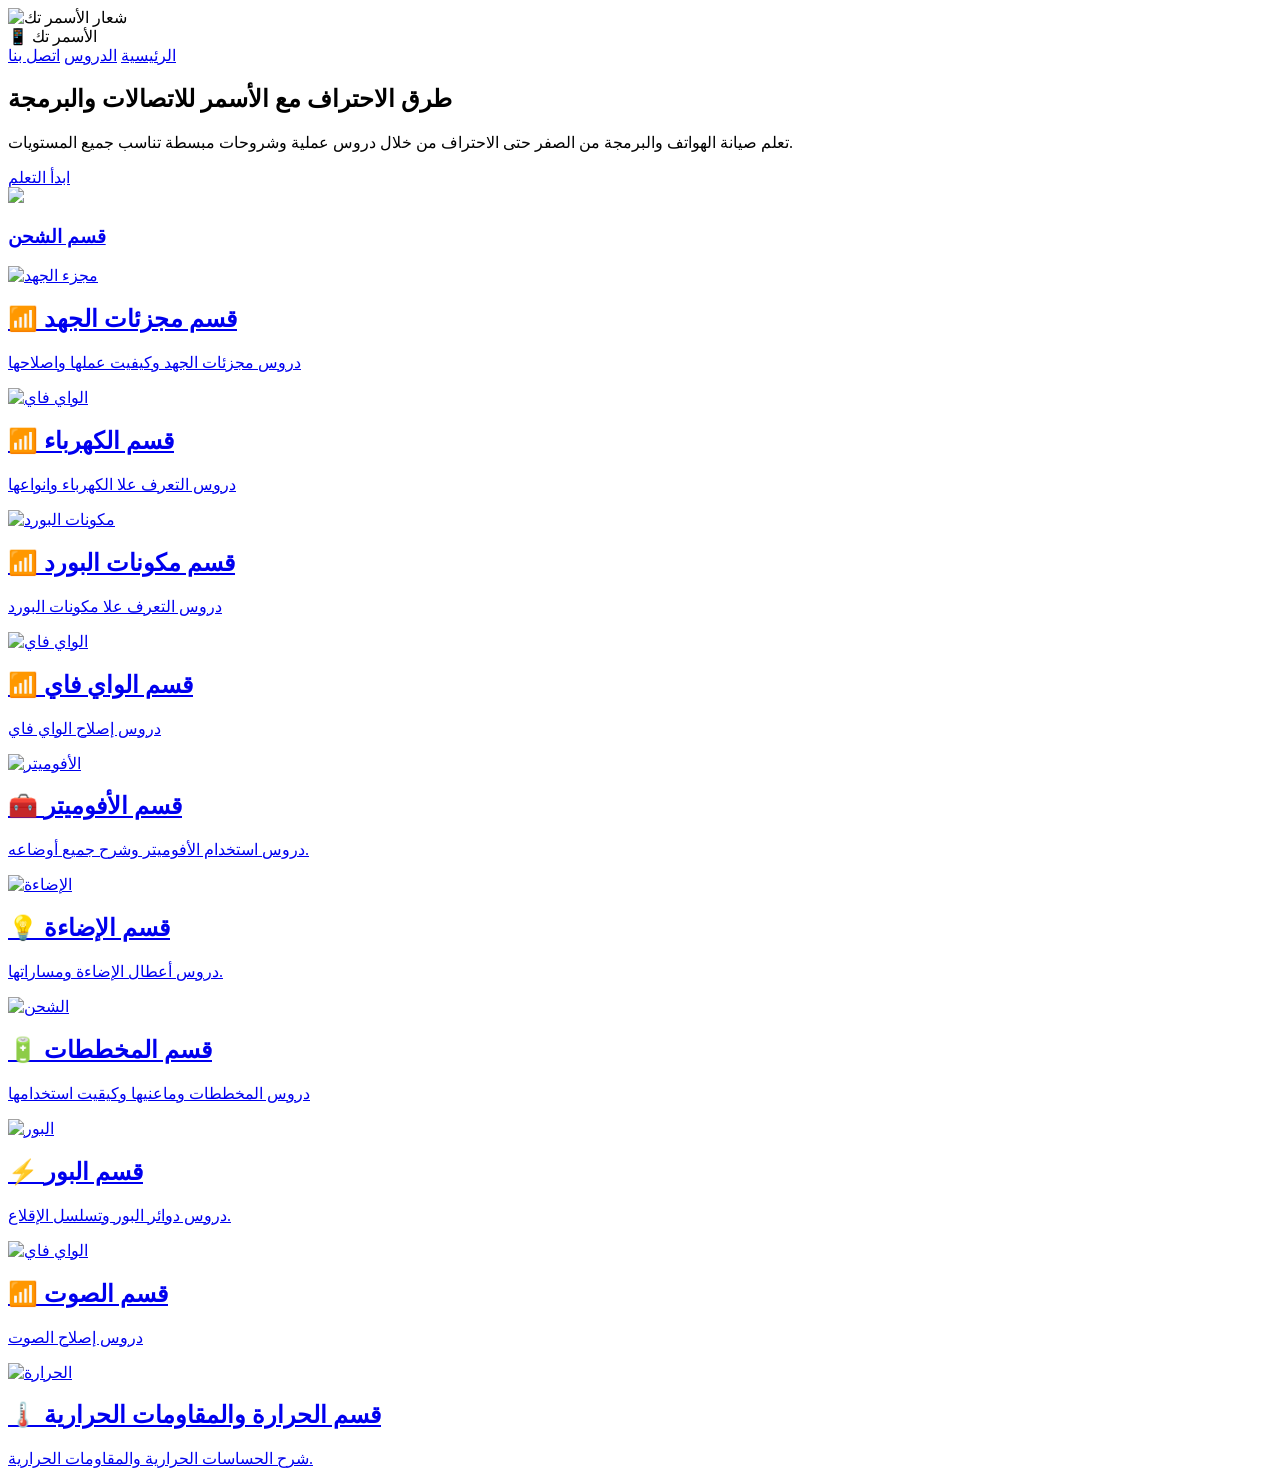
==== index.html @ fe4cadcf "Add files via upload" ====
<!DOCTYPE html>
<html lang="ar">

<head>
  <link rel="manifest" href="manifest.json">
  <link rel="icon" href="icons/logo.png">
    <meta charset="UTF-8">
    <meta name="viewport" content="width=device-width, initial-scale=1.0">
    <title>الأسمر تك</title>
    <link rel="stylesheet" href="style.css">
    <meta name="theme-color" content="#111111">
</head>

<body>

<header class="header">
  <img src="icons/logo.png" alt="شعار الأسمر تك">
    <div class="logo">
        📱 الأسمر تك
    </div>

    <nav>
        <a href="index.html">الرئيسية</a>
        <a href="#">الدروس</a>
        <a href="#">اتصل بنا</a>
    </nav>

</header>

<section class="hero">

    <h1>طرق الاحتراف مع الأسمر للاتصالات والبرمجة</h1>

    <p>
        تعلم صيانة الهواتف والبرمجة من الصفر حتى الاحتراف من خلال دروس عملية
        وشروحات مبسطة تناسب جميع المستويات.
    </p>

    <a href="charging.html" class="hero-btn">
        ابدأ التعلم
    </a>

</section>

<div class="cards">

<a href="charging.html">
<div class="card">
<img src="images/charging.jpg">
<h3>قسم الشحن</h3>
</div>
</a>
    
    <a href="voltage-divider.html" class="card">
        <img src="images/voltage-divider.jpg" alt="مجزء الجهد">
        <h2>📶 قسم مجزئات الجهد</h2>
        <p>دروس مجزئات الجهد وكيفيت عملها واصلاحها</p>
        
            <a href="electricity.html" class="card">
        <img src="images/electricity.jpg" alt="الواي فاي">
        <h2>📶 قسم الكهرباء</h2>
        <p>دروس التعرف علا الكهرباء وانواعها </p>
    </a>
    
    </a>
        <a href="power-components.html" class="card">
        <img src="images/power-components.jpg" alt="مكونات البورد">
        <h2>📶 قسم مكونات البورد</h2>
        <p>دروس التعرف علا مكونات البورد</p>
        
    </a>
    <a href="wifi.html" class="card">
        <img src="images/wifi.jpg" alt="الواي فاي">
        <h2>📶 قسم الواي فاي</h2>
        <p>دروس إصلاح الواي فاي</p>
    </a>

    <a href="Avometr.html" class="card">
        <img src="images/Avometr.jpg" alt="الأفوميتر">
        <h2>🧰 قسم الأفوميتر</h2>
        <p>دروس استخدام الأفوميتر وشرح جميع أوضاعه.</p>
    </a>

    <a href="lighting.html" class="card">
        <img src="images/lighting.jpg" alt="الإضاءة">
        <h2>💡 قسم الإضاءة</h2>
        <p>دروس أعطال الإضاءة ومساراتها.</p>
    </a>
<a href="atschemics.html" class="card">
        <img src="images/atschemics.jpg" alt="الشحن">
        <h2>🔋 قسم المخططات</h2>
        <p>دروس المخططات وماعنيها وكيقيت استخدامها</p>
    </a>

    <a href="bawer.mm.html" class="card">
        <img src="images/bawer.mm.jpg" alt="البور">
        <h2>⚡ قسم البور</h2>
        <p>دروس دوائر البور وتسلسل الإقلاع.</p>
    </a>   <a href="audio-circuit.html" class="card">
        <img src="images/audio-circuit.jpg" alt="الواي فاي">
        <h2>📶 قسم الصوت</h2>
        <p>دروس إصلاح الصوت</p>
    </a>

    <a href="Thermal.html" class="card">
        <img src="images/Thermal.jpg" alt="الحرارة">
        <h2>🌡️ قسم الحرارة والمقاومات الحرارية</h2>
        <p>شرح الحساسات الحرارية والمقاومات الحرارية.</p>
    </a>
<script>
if ("serviceWorker" in navigator) {
  navigator.serviceWorker.register("sw.js");
}
</script>
    </body>
</html>
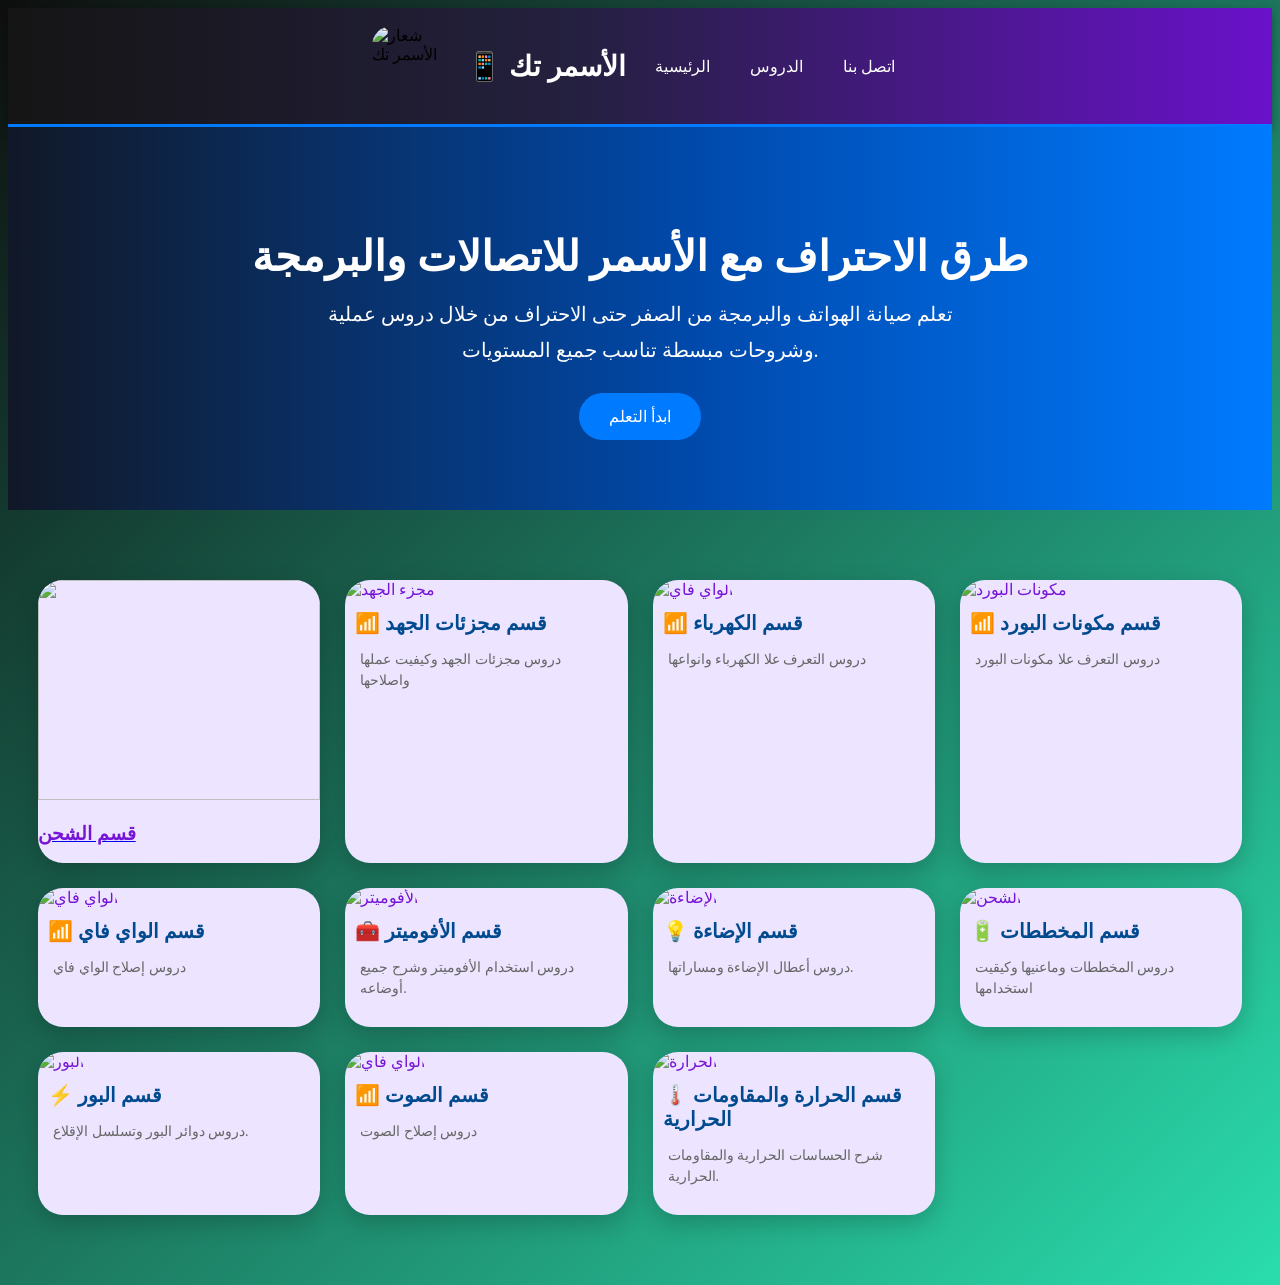
==== commit 2be59157: "Replace image formats from .jpg to .png" ====
--- a/index.html
+++ b/index.html
@@ -46,25 +46,25 @@
 
 <a href="charging.html">
 <div class="card">
-<img src="images/charging.jpg">
+<img src="images/charging.png">
 <h3>قسم الشحن</h3>
 </div>
 </a>
     
     <a href="voltage-divider.html" class="card">
-        <img src="images/voltage-divider.jpg" alt="مجزء الجهد">
+        <img src="images/voltage-divider.png" alt="مجزء الجهد">
         <h2>📶 قسم مجزئات الجهد</h2>
         <p>دروس مجزئات الجهد وكيفيت عملها واصلاحها</p>
         
             <a href="electricity.html" class="card">
-        <img src="images/electricity.jpg" alt="الواي فاي">
+        <img src="images/electricity.png" alt="الواي فاي">
         <h2>📶 قسم الكهرباء</h2>
         <p>دروس التعرف علا الكهرباء وانواعها </p>
     </a>
     
     </a>
         <a href="power-components.html" class="card">
-        <img src="images/power-components.jpg" alt="مكونات البورد">
+        <img src="images/power-components.png" alt="مكونات البورد">
         <h2>📶 قسم مكونات البورد</h2>
         <p>دروس التعرف علا مكونات البورد</p>
         
@@ -76,24 +76,24 @@
     </a>
 
     <a href="Avometr.html" class="card">
-        <img src="images/Avometr.jpg" alt="الأفوميتر">
+        <img src="images/Avometr.png" alt="الأفوميتر">
         <h2>🧰 قسم الأفوميتر</h2>
         <p>دروس استخدام الأفوميتر وشرح جميع أوضاعه.</p>
     </a>
 
     <a href="lighting.html" class="card">
-        <img src="images/lighting.jpg" alt="الإضاءة">
+        <img src="images/lighting.png" alt="الإضاءة">
         <h2>💡 قسم الإضاءة</h2>
         <p>دروس أعطال الإضاءة ومساراتها.</p>
     </a>
 <a href="atschemics.html" class="card">
-        <img src="images/atschemics.jpg" alt="الشحن">
+        <img src="images/atschemics.png" alt="الشحن">
         <h2>🔋 قسم المخططات</h2>
         <p>دروس المخططات وماعنيها وكيقيت استخدامها</p>
     </a>
 
     <a href="bawer.mm.html" class="card">
-        <img src="images/bawer.mm.jpg" alt="البور">
+        <img src="images/bawer.mm.png" alt="البور">
         <h2>⚡ قسم البور</h2>
         <p>دروس دوائر البور وتسلسل الإقلاع.</p>
     </a>   <a href="audio-circuit.html" class="card">
@@ -103,7 +103,7 @@
     </a>
 
     <a href="Thermal.html" class="card">
-        <img src="images/Thermal.jpg" alt="الحرارة">
+        <img src="images/Thermal.png" alt="الحرارة">
         <h2>🌡️ قسم الحرارة والمقاومات الحرارية</h2>
         <p>شرح الحساسات الحرارية والمقاومات الحرارية.</p>
     </a>
@@ -113,4 +113,4 @@
 }
 </script>
     </body>
-</html>+</html>
--- a/style.css
+++ b/style.css
@@ -0,0 +1,203 @@
+إعدادات عامة
+========================= */
+
+body {
+    direction: rtl;
+    font-family: Arial, sans-serif;
+    margin: 0;
+    background: #f5f7fb;
+    color: #222;
+}
+
+/* =========================
+   الهيدر
+========================= */
+
+header {
+    background: linear-gradient(90deg, #151515 0%, #24203f 45%, #6a11cb 100%);
+    padding: 18px 35px;
+    display: flex;
+    justify-content: space-between;
+    align-items: center;
+    flex-wrap: wrap;
+    border-bottom: 3px solid #007bff;
+    box-shadow: 0 4px 10px rgba(0,0,0,.35);
+}
+
+.logo {
+    font-size: 28px;
+    font-weight: bold;
+    color: #ffffff;
+}
+
+nav {
+    display: flex;
+    gap: 12px;
+}
+
+nav a {
+    color: white;
+    text-decoration: none;
+    padding: 10px 14px;
+    border-radius: 8px;
+    transition: .3s;
+}
+
+nav a:hover {
+    background: rgba(255,255,255,.15);
+}
+/* =========================
+   الواجهة الرئيسية
+========================= */
+.hero {
+    background: linear-gradient(90deg, #111827 0%, #004aad 55%, #007bff 100%);
+    color: white;
+    text-align: center;
+    padding: 70px 20px;
+    margin: 0;
+}
+
+.hero h1 {
+    font-size: 42px;
+    margin-bottom: 15px;
+}
+
+.hero p {
+    font-size: 20px;
+    max-width: 700px;
+    margin: auto;
+    line-height: 1.8;
+}
+
+.hero-btn {
+    display: inline-block;
+    margin-top: 25px;
+    background: #007bff;
+    color: white;
+    text-decoration: none;
+    padding: 14px 30px;
+    border-radius: 30px;
+    transition: .3s;
+}
+
+.hero-btn:hover {
+    background: #0056d2;
+}
+/* =========================
+   شبكة الأقسام
+========================= */
+.cards {
+    display: grid;
+    grid-template-columns: repeat(4,1fr);
+    gap: 25px;
+    max-width: 1400px;
+    margin: 40px auto;
+    padding: 30px;
+    background: transparent;
+    border-radius: 20px;
+}
+/* =========================
+   البطاقات
+========================= */
+.card {
+    background: #ede4ff;
+    color: #7614d8;
+    text-decoration: none;
+    border-radius: 25px;
+    overflow: hidden;
+    display: block;
+    box-shadow: 0 8px 25px rgba(0,0,0,.20);
+    transition: .35s;
+}
+
+.card:hover {
+    transform: translateY(-10px);
+    box-shadow: 0 18px 35px rgba(0,0,0,.30);
+}
+
+.card:active {
+    transform: scale(.97);
+}
+/* =========================
+   صور البطاقات
+========================= */
+
+.card img {
+    width: 100%;
+    height: 220px;
+    object-fit: cover;
+    transition: .4s;
+    border-radius: 25px 25px 0 0;
+}
+
+.card:hover img {
+    transform: scale(1.05);
+}
+/* =========================
+   النصوص
+========================= */
+.card h2 {
+    color: #004a8f;
+    font-size: 20px;
+    margin: 12px 10px 6px;
+}
+
+.card p {
+    color: #666;
+    font-size: 14px;
+    line-height: 1.5;
+    padding: 0 15px 14px;
+}
+/* =========================
+   الصورة الرئيسية
+========================= */
+
+body > img {
+    display: block;
+    width: 320px;
+    max-width: 90%;
+    margin: 35px auto;
+}
+
+/* =========================
+   الجوال
+========================= */
+
+@media (max-width:1000px){
+
+.cards{
+    grid-template-columns: repeat(2,1fr);
+}
+
+}
+
+@media (max-width:600px){
+
+.cards{
+    grid-template-columns:1fr;
+}
+
+.hero h1{
+    font-size:30px;
+}
+
+.hero p{
+    font-size:17px;
+}
+
+}body {
+    background: linear-gradient(135deg, #0e0f0e, #2addad) !important;
+}.card {
+    background: #ede4ff !important;
+    display: block;
+}header img {
+    width: 80px;
+    height: 80px;
+    object-fit: contain;
+    border-radius: 20px;
+}header {
+    display: flex;
+    align-items: center;
+    justify-content: center;
+    gap: 15px;
+}
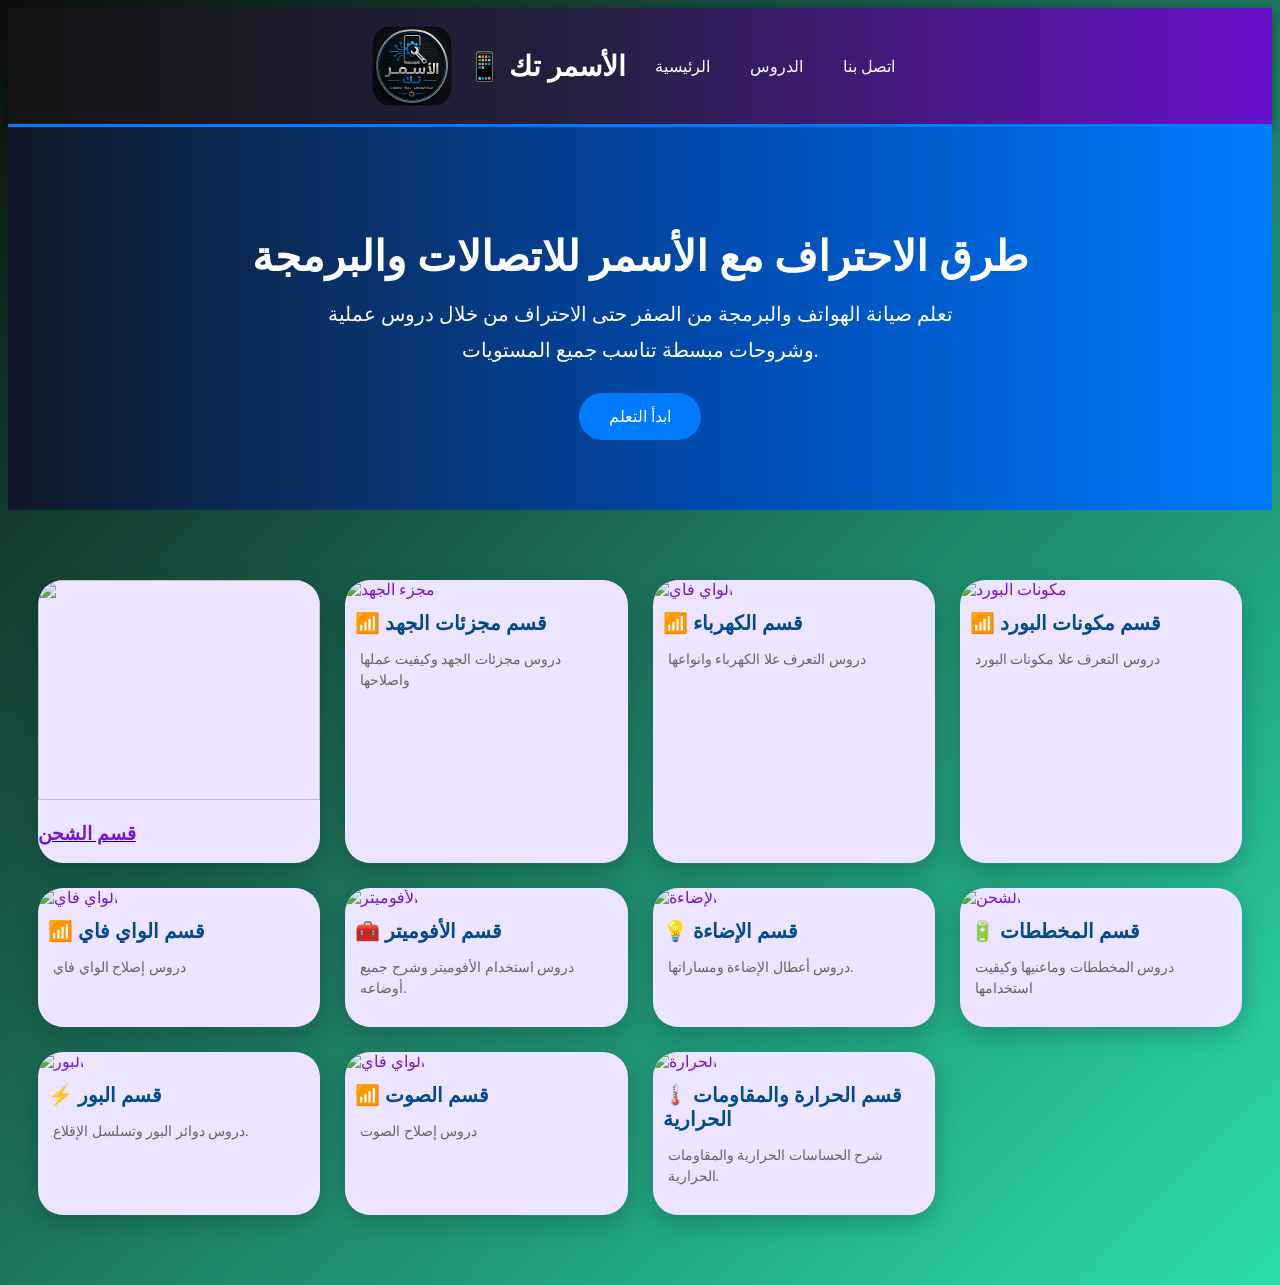
==== commit e4338e41: "Update logo image source in index.html" ====
--- a/index.html
+++ b/index.html
@@ -14,7 +14,7 @@
 <body>
 
 <header class="header">
-  <img src="icons/logo.png" alt="شعار الأسمر تك">
+  <img src="logo.png" alt="شعار الأسمر تك">
     <div class="logo">
         📱 الأسمر تك
     </div>
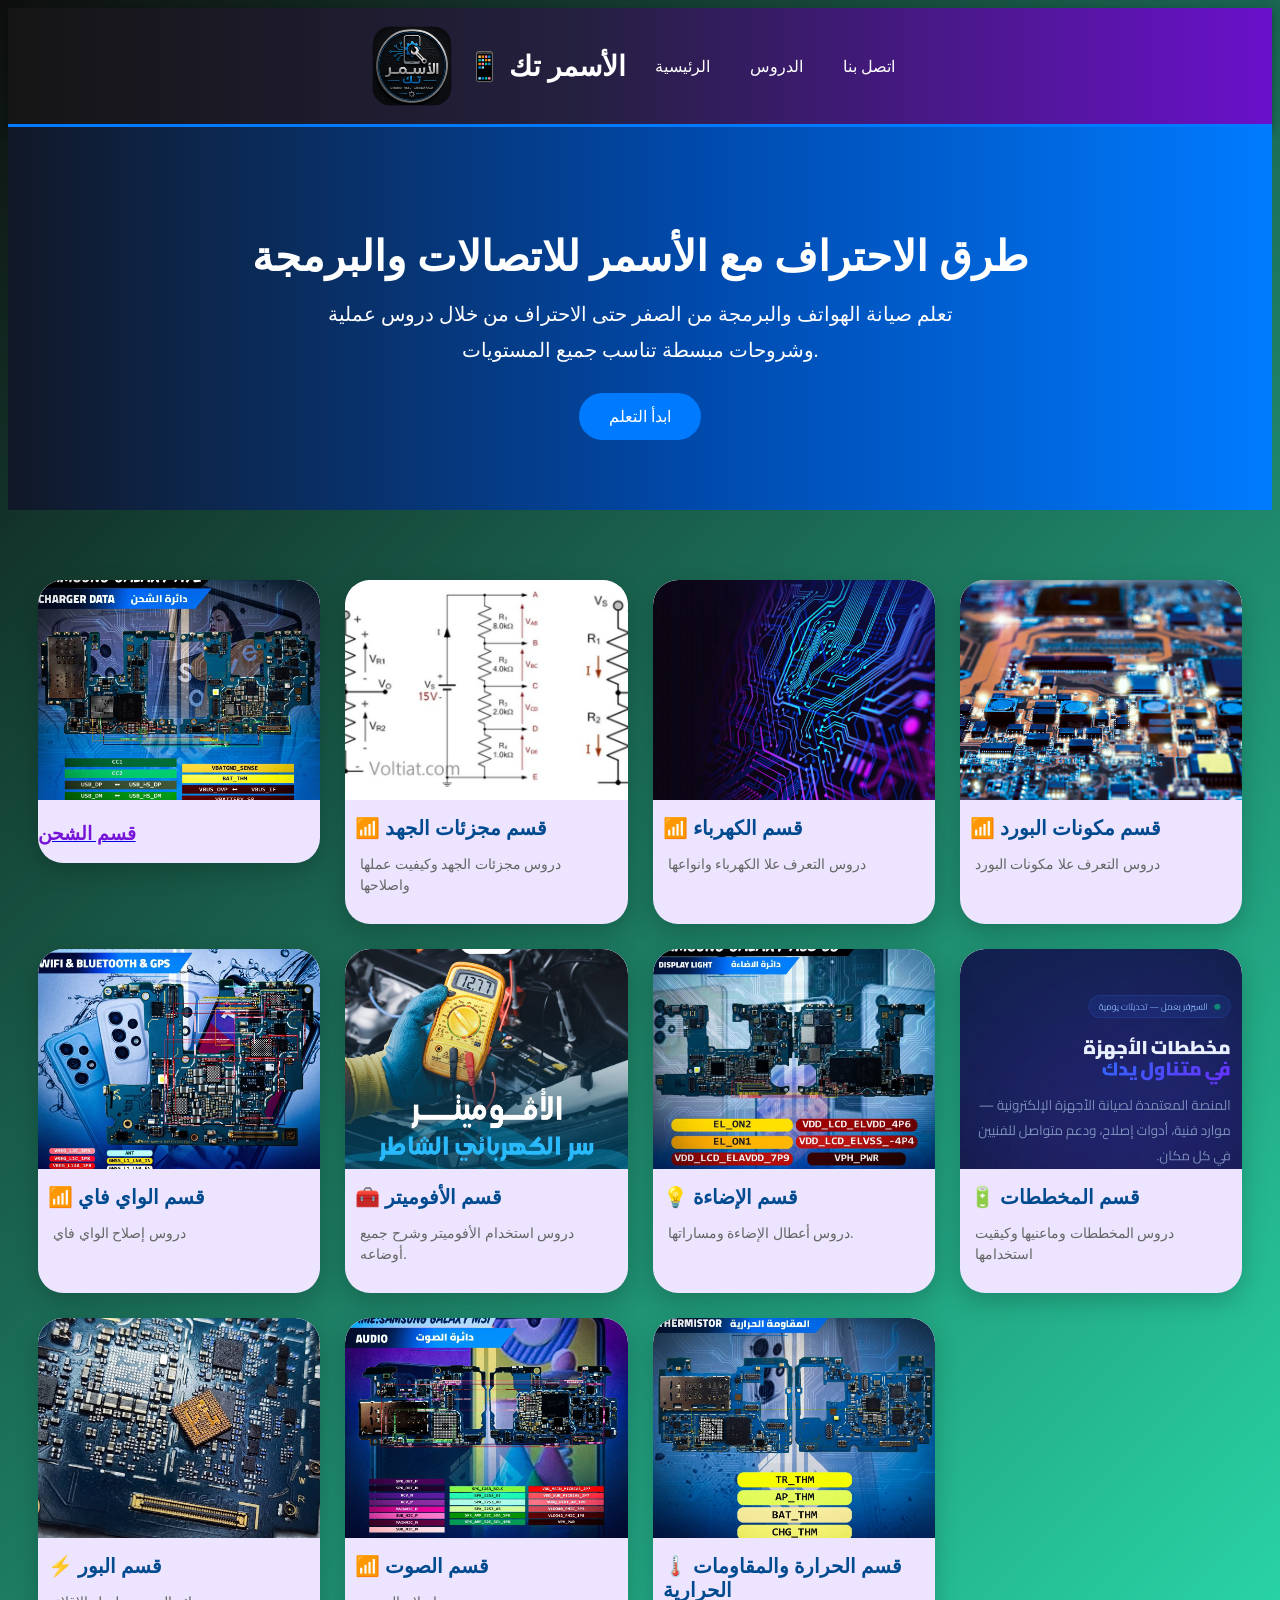
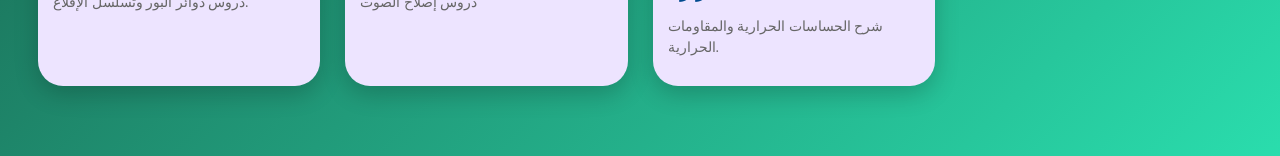
==== commit 48fdbbdc: "Update index.html" ====
--- a/index.html
+++ b/index.html
@@ -46,64 +46,64 @@
 
 <a href="charging.html">
 <div class="card">
-<img src="images/charging.png">
+<img src="charging.jpg">
 <h3>قسم الشحن</h3>
 </div>
 </a>
     
     <a href="voltage-divider.html" class="card">
-        <img src="images/voltage-divider.png" alt="مجزء الجهد">
+        <img src="voltage-divider.jpg" alt="مجزء الجهد">
         <h2>📶 قسم مجزئات الجهد</h2>
         <p>دروس مجزئات الجهد وكيفيت عملها واصلاحها</p>
         
             <a href="electricity.html" class="card">
-        <img src="images/electricity.png" alt="الواي فاي">
+        <img src="electricity.jpg" alt="الواي فاي">
         <h2>📶 قسم الكهرباء</h2>
         <p>دروس التعرف علا الكهرباء وانواعها </p>
     </a>
     
     </a>
         <a href="power-components.html" class="card">
-        <img src="images/power-components.png" alt="مكونات البورد">
+        <img src="power-components.jpg" alt="مكونات البورد">
         <h2>📶 قسم مكونات البورد</h2>
         <p>دروس التعرف علا مكونات البورد</p>
         
     </a>
     <a href="wifi.html" class="card">
-        <img src="images/wifi.jpg" alt="الواي فاي">
+        <img src="wifi.jpg" alt="الواي فاي">
         <h2>📶 قسم الواي فاي</h2>
         <p>دروس إصلاح الواي فاي</p>
     </a>
 
     <a href="Avometr.html" class="card">
-        <img src="images/Avometr.png" alt="الأفوميتر">
+        <img src="Avometr.jpg" alt="الأفوميتر">
         <h2>🧰 قسم الأفوميتر</h2>
         <p>دروس استخدام الأفوميتر وشرح جميع أوضاعه.</p>
     </a>
 
     <a href="lighting.html" class="card">
-        <img src="images/lighting.png" alt="الإضاءة">
+        <img src="lighting.jpg" alt="الإضاءة">
         <h2>💡 قسم الإضاءة</h2>
         <p>دروس أعطال الإضاءة ومساراتها.</p>
     </a>
 <a href="atschemics.html" class="card">
-        <img src="images/atschemics.png" alt="الشحن">
+        <img src="atschemics.jpg" alt="الشحن">
         <h2>🔋 قسم المخططات</h2>
         <p>دروس المخططات وماعنيها وكيقيت استخدامها</p>
     </a>
 
     <a href="bawer.mm.html" class="card">
-        <img src="images/bawer.mm.png" alt="البور">
+        <img src="bawer.mm.jpg" alt="البور">
         <h2>⚡ قسم البور</h2>
         <p>دروس دوائر البور وتسلسل الإقلاع.</p>
     </a>   <a href="audio-circuit.html" class="card">
-        <img src="images/audio-circuit.jpg" alt="الواي فاي">
+        <img src="audio-circuit.jpg" alt="الواي فاي">
         <h2>📶 قسم الصوت</h2>
         <p>دروس إصلاح الصوت</p>
     </a>
 
     <a href="Thermal.html" class="card">
-        <img src="images/Thermal.png" alt="الحرارة">
+        <img src="Thermal.jpg" alt="الحرارة">
         <h2>🌡️ قسم الحرارة والمقاومات الحرارية</h2>
         <p>شرح الحساسات الحرارية والمقاومات الحرارية.</p>
     </a>
